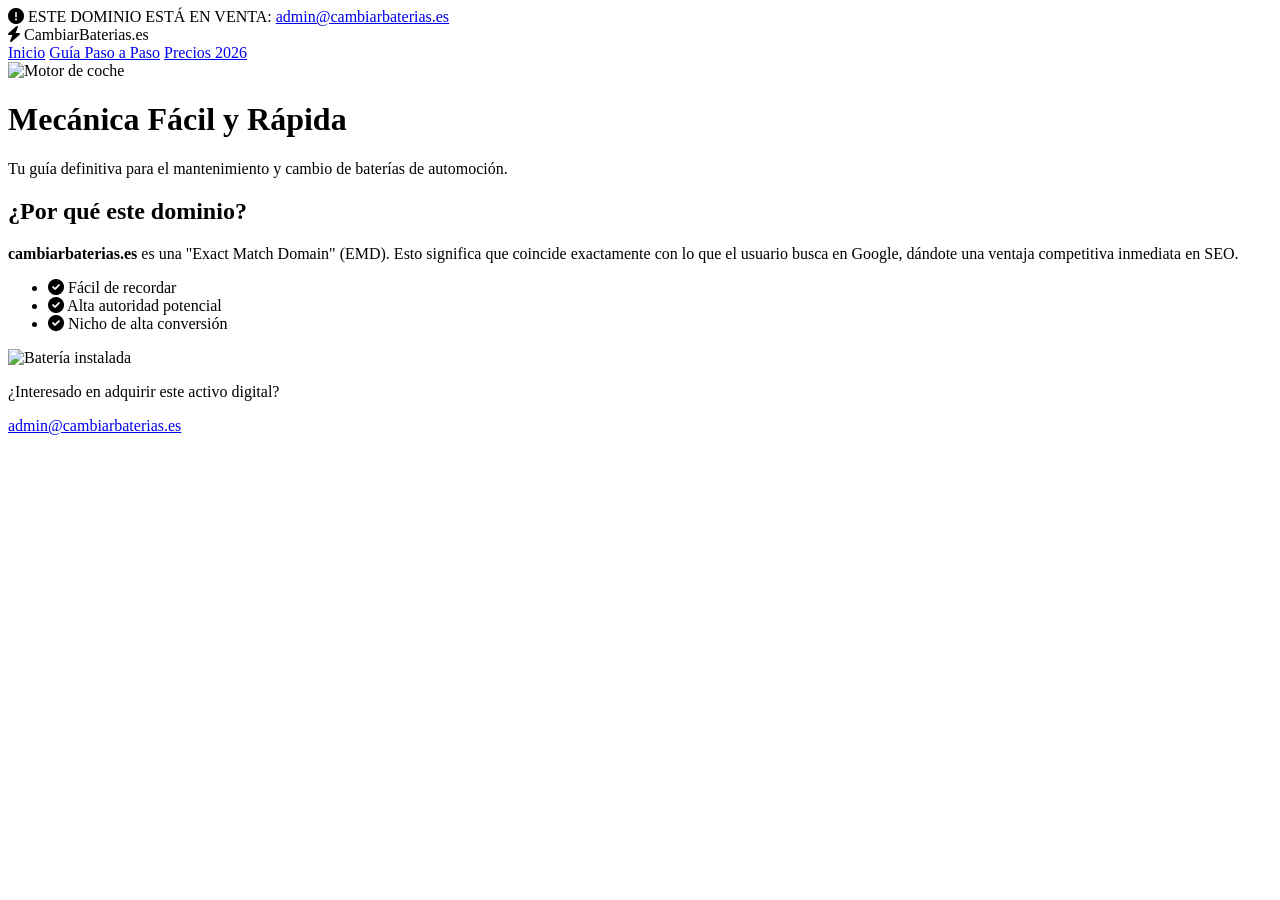
==== index.html @ 7e3f3e0e "Update index.html" ====
<!DOCTYPE html>
<html lang="es">
<head>
    <meta charset="UTF-8">
    <meta name="viewport" content="width=device-width, initial-scale=1.0">
    <title>Cambiar Baterías - El dominio referente del sector</title>
    <script src="https://cdn.tailwindcss.com"></script>
    <link rel="stylesheet" href="https://cdnjs.cloudflare.com/ajax/libs/font-awesome/6.0.0/css/all.min.css">
</head>
<body class="bg-slate-50 text-slate-800">

    <div class="bg-yellow-400 text-black py-2 text-center font-bold text-sm">
        <i class="fas fa-exclamation-circle mr-2"></i> ESTE DOMINIO ESTÁ EN VENTA: 
        <a href="mailto:admin@cambiarbaterias.es" class="underline">admin@cambiarbaterias.es</a>
    </div>

    <nav class="bg-slate-900 p-5 text-white shadow-xl">
        <div class="container mx-auto flex justify-between items-center">
            <div class="flex items-center gap-2 text-2xl font-black tracking-tighter uppercase">
                <i class="fas fa-bolt text-yellow-400"></i> CambiarBaterias.es
            </div>
            <div class="hidden md:flex space-x-8 font-medium">
                <a href="index.html" class="hover:text-yellow-400 transition">Inicio</a>
                <a href="tutorial.html" class="hover:text-yellow-400 transition">Guía Paso a Paso</a>
                <a href="precios.html" class="hover:text-yellow-400 transition">Precios 2026</a>
            </div>
        </div>
    </nav>

    <header class="relative h-[500px] flex items-center justify-center text-white">
        <img src="https://images.unsplash.com/photo-1486006396113-ad7302ff172c?auto=format&fit=crop&q=80&w=1600" 
             alt="Motor de coche" class="absolute inset-0 w-full h-full object-cover brightness-50">
        <div class="relative z-10 text-center px-4">
            <h1 class="text-5xl md:text-7xl font-extrabold mb-4">Mecánica Fácil y Rápida</h1>
            <p class="text-xl md:text-2xl max-w-2xl mx-auto opacity-90">Tu guía definitiva para el mantenimiento y cambio de baterías de automoción.</p>
        </div>
    </header>

    <section class="container mx-auto py-20 px-6">
        <div class="grid md:grid-cols-2 gap-12 items-center">
            <div>
                <h2 class="text-3xl font-bold mb-6 text-slate-900">¿Por qué este dominio?</h2>
                <p class="text-lg text-slate-600 mb-6"><strong>cambiarbaterias.es</strong> es una "Exact Match Domain" (EMD). Esto significa que coincide exactamente con lo que el usuario busca en Google, dándote una ventaja competitiva inmediata en SEO.</p>
                <ul class="space-y-4">
                    <li class="flex items-center gap-3"><i class="fas fa-check-circle text-green-500"></i> Fácil de recordar</li>
                    <li class="flex items-center gap-3"><i class="fas fa-check-circle text-green-500"></i> Alta autoridad potencial</li>
                    <li class="flex items-center gap-3"><i class="fas fa-check-circle text-green-500"></i> Nicho de alta conversión</li>
                </ul>
            </div>
            <div class="rounded-2xl overflow-hidden shadow-2xl">
                <img src="https://images.unsplash.com/photo-1544724569-5f546fa6629d?auto=format&fit=crop&q=80&w=800" alt="Batería instalada">
            </div>
        </div>
    </section>

    <footer class="bg-slate-900 text-white py-12 px-6">
        <div class="container mx-auto text-center">
            <p class="text-slate-400 mb-4">¿Interesado en adquirir este activo digital?</p>
            <a href="mailto:admin@cambiarbaterias.es" class="text-2xl font-bold text-yellow-400 hover:underline">admin@cambiarbaterias.es</a>
        </div>
    </footer>
</body>
</html>
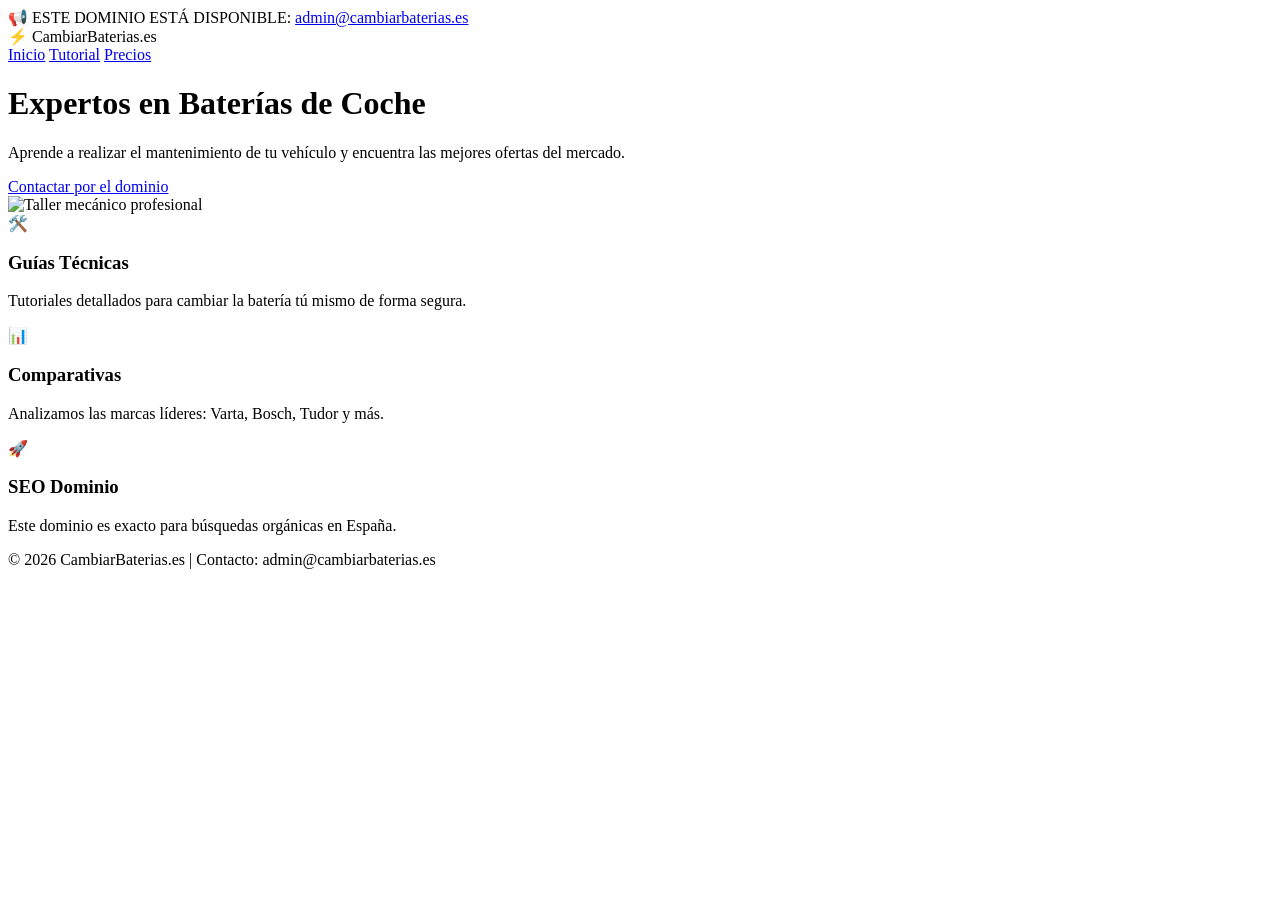
==== commit 88e817be: "Update index.html" ====
--- a/index.html
+++ b/index.html
@@ -3,61 +3,60 @@
 <head>
     <meta charset="UTF-8">
     <meta name="viewport" content="width=device-width, initial-scale=1.0">
-    <title>Cambiar Baterías - El dominio referente del sector</title>
+    <title>Cambiar Baterías - Dominio en Venta</title>
     <script src="https://cdn.tailwindcss.com"></script>
-    <link rel="stylesheet" href="https://cdnjs.cloudflare.com/ajax/libs/font-awesome/6.0.0/css/all.min.css">
 </head>
-<body class="bg-slate-50 text-slate-800">
+<body class="bg-gray-50 text-gray-900 font-sans">
 
-    <div class="bg-yellow-400 text-black py-2 text-center font-bold text-sm">
-        <i class="fas fa-exclamation-circle mr-2"></i> ESTE DOMINIO ESTÁ EN VENTA: 
-        <a href="mailto:admin@cambiarbaterias.es" class="underline">admin@cambiarbaterias.es</a>
+    <div class="bg-yellow-400 text-black py-3 text-center font-bold shadow-md">
+        📢 ESTE DOMINIO ESTÁ DISPONIBLE: 
+        <a href="mailto:admin@cambiarbaterias.es" class="underline ml-1">admin@cambiarbaterias.es</a>
     </div>
 
-    <nav class="bg-slate-900 p-5 text-white shadow-xl">
+    <nav class="bg-blue-800 p-5 text-white shadow-lg">
         <div class="container mx-auto flex justify-between items-center">
-            <div class="flex items-center gap-2 text-2xl font-black tracking-tighter uppercase">
-                <i class="fas fa-bolt text-yellow-400"></i> CambiarBaterias.es
-            </div>
-            <div class="hidden md:flex space-x-8 font-medium">
-                <a href="index.html" class="hover:text-yellow-400 transition">Inicio</a>
-                <a href="tutorial.html" class="hover:text-yellow-400 transition">Guía Paso a Paso</a>
-                <a href="precios.html" class="hover:text-yellow-400 transition">Precios 2026</a>
+            <div class="text-2xl font-black tracking-tight">⚡ CambiarBaterias.es</div>
+            <div class="space-x-4 md:space-x-8 font-semibold">
+                <a href="index.html" class="hover:text-yellow-300">Inicio</a>
+                <a href="tutorial.html" class="hover:text-yellow-300">Tutorial</a>
+                <a href="precios.html" class="hover:text-yellow-300">Precios</a>
             </div>
         </div>
     </nav>
 
-    <header class="relative h-[500px] flex items-center justify-center text-white">
-        <img src="https://images.unsplash.com/photo-1486006396113-ad7302ff172c?auto=format&fit=crop&q=80&w=1600" 
-             alt="Motor de coche" class="absolute inset-0 w-full h-full object-cover brightness-50">
-        <div class="relative z-10 text-center px-4">
-            <h1 class="text-5xl md:text-7xl font-extrabold mb-4">Mecánica Fácil y Rápida</h1>
-            <p class="text-xl md:text-2xl max-w-2xl mx-auto opacity-90">Tu guía definitiva para el mantenimiento y cambio de baterías de automoción.</p>
+    <header class="bg-blue-900 text-white py-20">
+        <div class="container mx-auto px-6 flex flex-col md:flex-row items-center gap-10">
+            <div class="md:w-1/2">
+                <h1 class="text-4xl md:text-6xl font-extrabold mb-6 leading-tight">Expertos en Baterías de Coche</h1>
+                <p class="text-xl opacity-90 mb-8">Aprende a realizar el mantenimiento de tu vehículo y encuentra las mejores ofertas del mercado.</p>
+                <a href="mailto:admin@cambiarbaterias.es" class="bg-yellow-400 text-blue-900 px-8 py-4 rounded-full font-bold text-lg hover:bg-yellow-300 transition shadow-lg">Contactar por el dominio</a>
+            </div>
+            <div class="md:w-1/2">
+                <img src="http://googleusercontent.com/image_collection/image_retrieval/18038863141556144505_0" alt="Taller mecánico profesional" class="rounded-2xl shadow-2xl border-4 border-white">
+            </div>
         </div>
     </header>
 
-    <section class="container mx-auto py-20 px-6">
-        <div class="grid md:grid-cols-2 gap-12 items-center">
-            <div>
-                <h2 class="text-3xl font-bold mb-6 text-slate-900">¿Por qué este dominio?</h2>
-                <p class="text-lg text-slate-600 mb-6"><strong>cambiarbaterias.es</strong> es una "Exact Match Domain" (EMD). Esto significa que coincide exactamente con lo que el usuario busca en Google, dándote una ventaja competitiva inmediata en SEO.</p>
-                <ul class="space-y-4">
-                    <li class="flex items-center gap-3"><i class="fas fa-check-circle text-green-500"></i> Fácil de recordar</li>
-                    <li class="flex items-center gap-3"><i class="fas fa-check-circle text-green-500"></i> Alta autoridad potencial</li>
-                    <li class="flex items-center gap-3"><i class="fas fa-check-circle text-green-500"></i> Nicho de alta conversión</li>
-                </ul>
-            </div>
-            <div class="rounded-2xl overflow-hidden shadow-2xl">
-                <img src="https://images.unsplash.com/photo-1544724569-5f546fa6629d?auto=format&fit=crop&q=80&w=800" alt="Batería instalada">
-            </div>
+    <section class="py-16 container mx-auto px-6 grid md:grid-cols-3 gap-8">
+        <div class="bg-white p-8 rounded-xl shadow-md border-b-4 border-blue-600">
+            <div class="text-4xl mb-4">🛠️</div>
+            <h3 class="text-xl font-bold mb-2">Guías Técnicas</h3>
+            <p class="text-gray-600">Tutoriales detallados para cambiar la batería tú mismo de forma segura.</p>
+        </div>
+        <div class="bg-white p-8 rounded-xl shadow-md border-b-4 border-blue-600">
+            <div class="text-4xl mb-4">📊</div>
+            <h3 class="text-xl font-bold mb-2">Comparativas</h3>
+            <p class="text-gray-600">Analizamos las marcas líderes: Varta, Bosch, Tudor y más.</p>
+        </div>
+        <div class="bg-white p-8 rounded-xl shadow-md border-b-4 border-blue-600">
+            <div class="text-4xl mb-4">🚀</div>
+            <h3 class="text-xl font-bold mb-2">SEO Dominio</h3>
+            <p class="text-gray-600">Este dominio es exacto para búsquedas orgánicas en España.</p>
         </div>
     </section>
 
-    <footer class="bg-slate-900 text-white py-12 px-6">
-        <div class="container mx-auto text-center">
-            <p class="text-slate-400 mb-4">¿Interesado en adquirir este activo digital?</p>
-            <a href="mailto:admin@cambiarbaterias.es" class="text-2xl font-bold text-yellow-400 hover:underline">admin@cambiarbaterias.es</a>
-        </div>
+    <footer class="bg-gray-900 text-white py-10 text-center">
+        <p>© 2026 CambiarBaterias.es | Contacto: <span class="text-yellow-400">admin@cambiarbaterias.es</span></p>
     </footer>
 </body>
 </html>
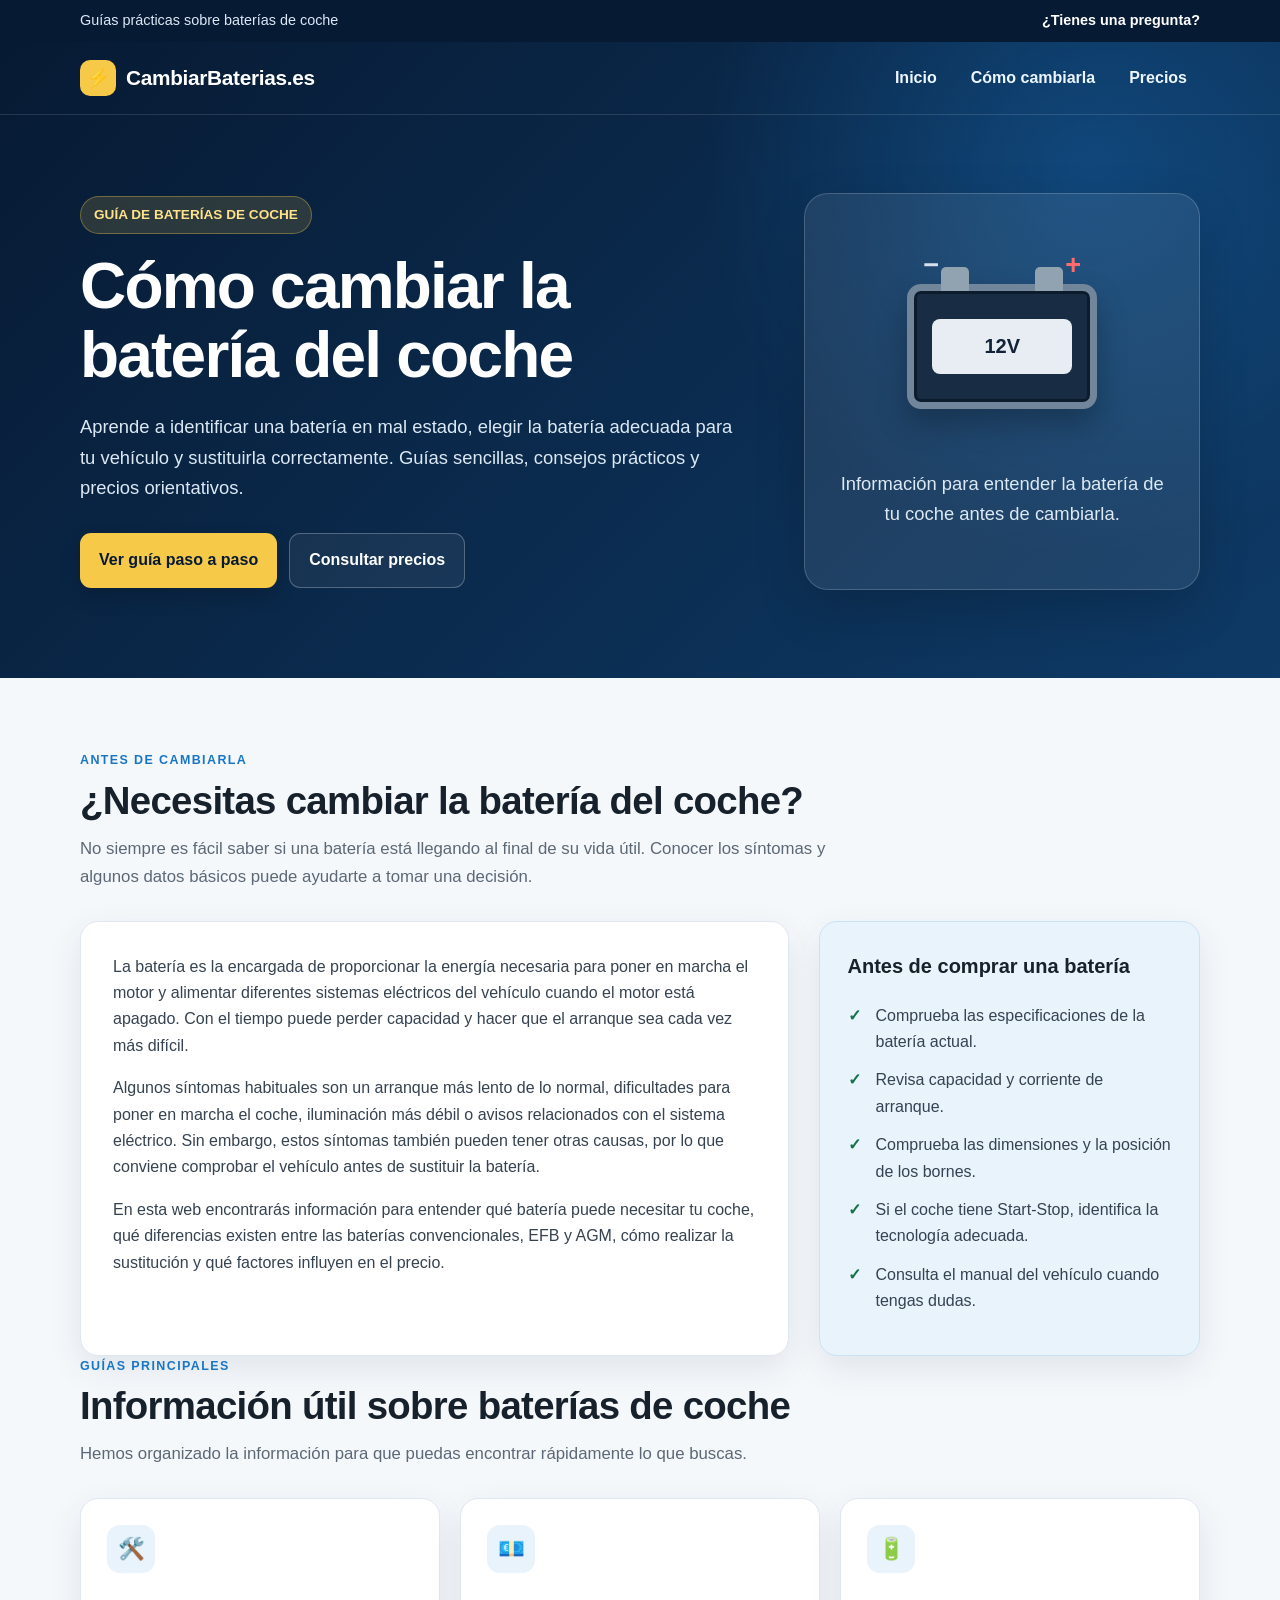
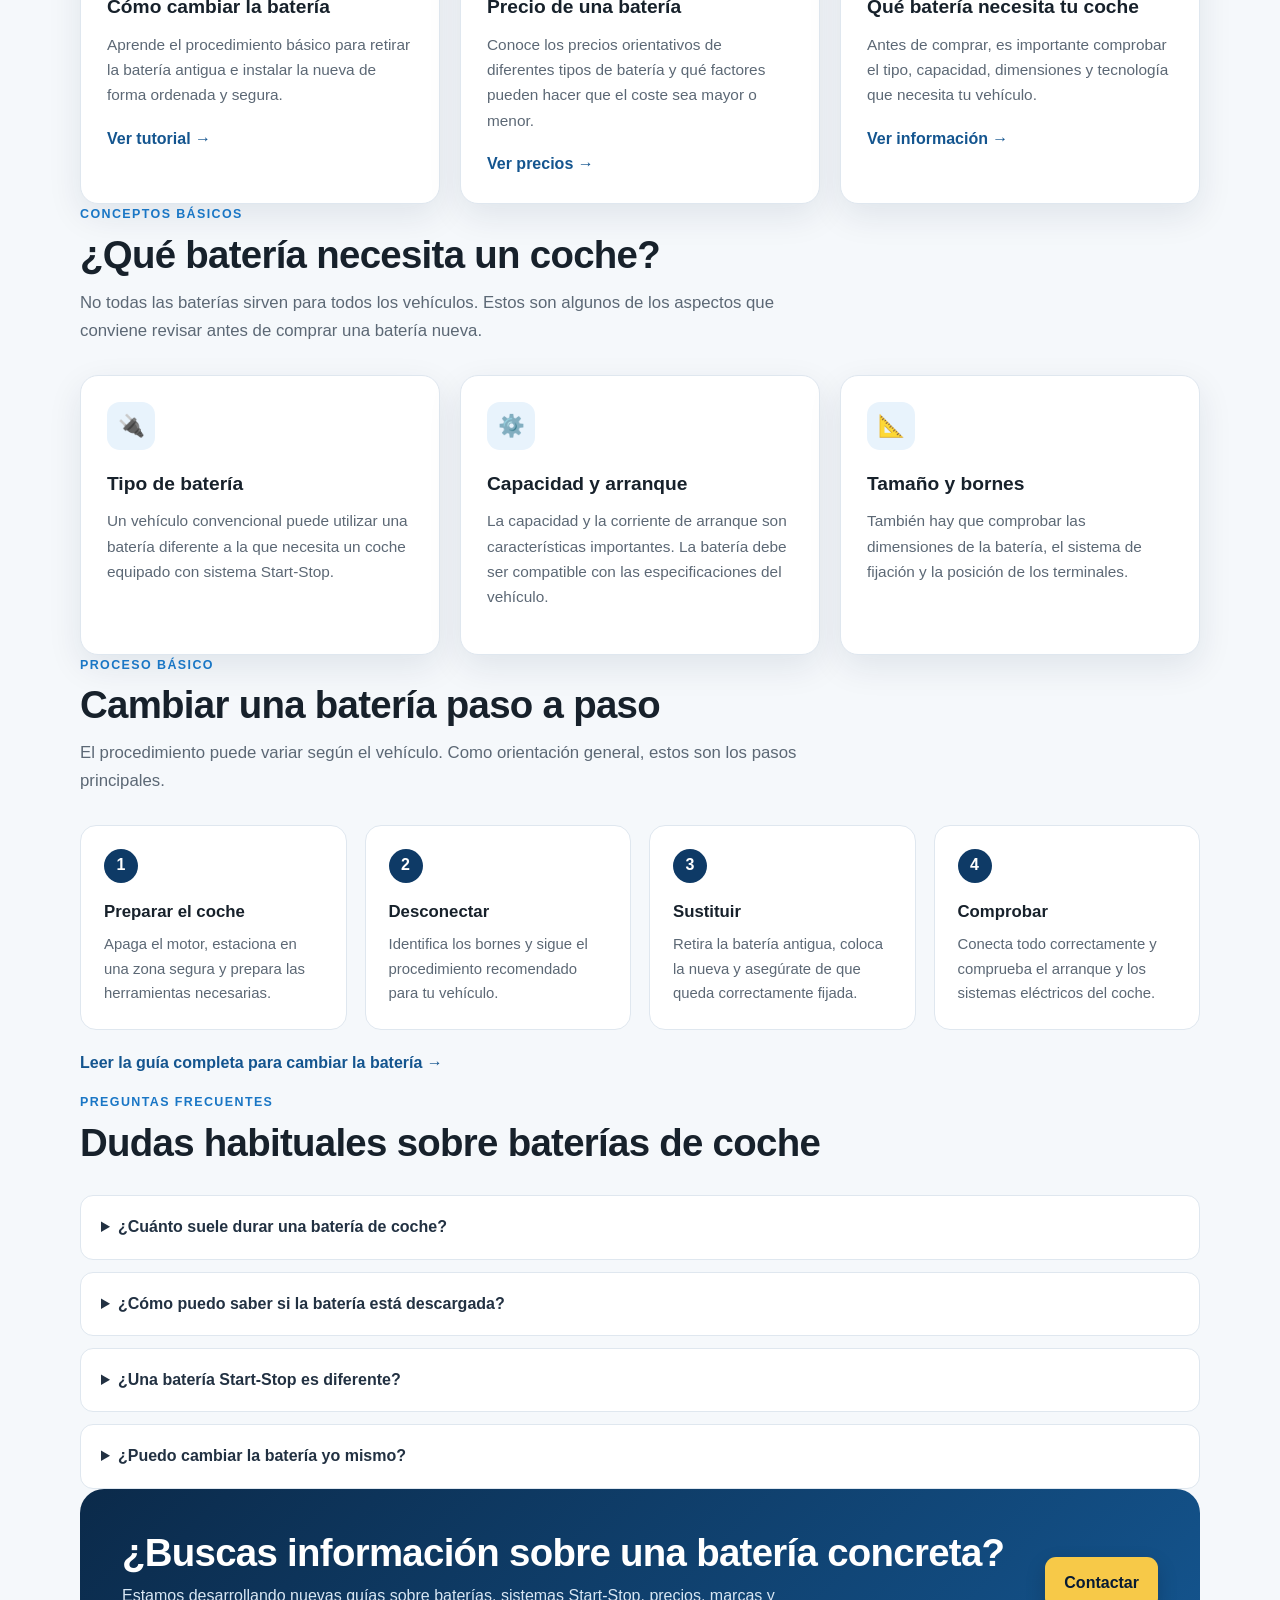
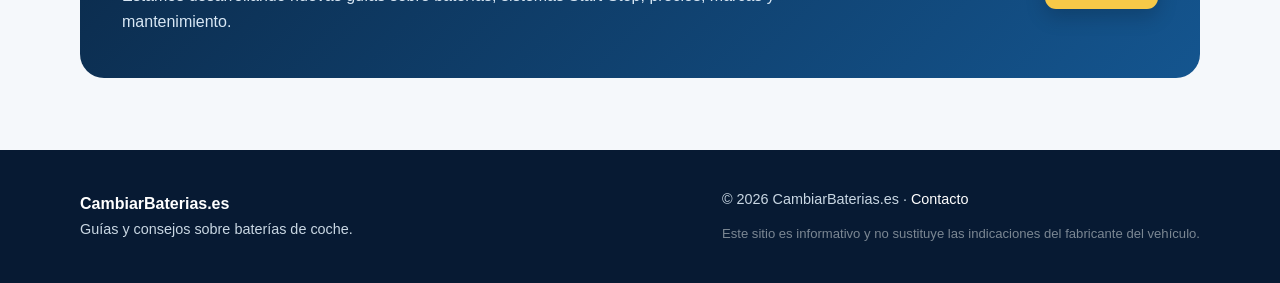
==== commit ea7f3f4d: "Rename index_nuevo.html to index.html" ====
--- a/index.html
+++ b/index.html
@@ -1,62 +1,941 @@
-<!DOCTYPE html>
-<html lang="es">
-<head>
-    <meta charset="UTF-8">
-    <meta name="viewport" content="width=device-width, initial-scale=1.0">
-    <title>Cambiar Baterías - Dominio en Venta</title>
-    <script src="https://cdn.tailwindcss.com"></script>
-</head>
-<body class="bg-gray-50 text-gray-900 font-sans">
-
-    <div class="bg-yellow-400 text-black py-3 text-center font-bold shadow-md">
-        📢 ESTE DOMINIO ESTÁ DISPONIBLE: 
-        <a href="mailto:admin@cambiarbaterias.es" class="underline ml-1">admin@cambiarbaterias.es</a>
-    </div>
-
-    <nav class="bg-blue-800 p-5 text-white shadow-lg">
-        <div class="container mx-auto flex justify-between items-center">
-            <div class="text-2xl font-black tracking-tight">⚡ CambiarBaterias.es</div>
-            <div class="space-x-4 md:space-x-8 font-semibold">
-                <a href="index.html" class="hover:text-yellow-300">Inicio</a>
-                <a href="tutorial.html" class="hover:text-yellow-300">Tutorial</a>
-                <a href="precios.html" class="hover:text-yellow-300">Precios</a>
-            </div>
-        </div>
-    </nav>
-
-    <header class="bg-blue-900 text-white py-20">
-        <div class="container mx-auto px-6 flex flex-col md:flex-row items-center gap-10">
-            <div class="md:w-1/2">
-                <h1 class="text-4xl md:text-6xl font-extrabold mb-6 leading-tight">Expertos en Baterías de Coche</h1>
-                <p class="text-xl opacity-90 mb-8">Aprende a realizar el mantenimiento de tu vehículo y encuentra las mejores ofertas del mercado.</p>
-                <a href="mailto:admin@cambiarbaterias.es" class="bg-yellow-400 text-blue-900 px-8 py-4 rounded-full font-bold text-lg hover:bg-yellow-300 transition shadow-lg">Contactar por el dominio</a>
-            </div>
-            <div class="md:w-1/2">
-                <img src="http://googleusercontent.com/image_collection/image_retrieval/18038863141556144505_0" alt="Taller mecánico profesional" class="rounded-2xl shadow-2xl border-4 border-white">
-            </div>
-        </div>
-    </header>
-
-    <section class="py-16 container mx-auto px-6 grid md:grid-cols-3 gap-8">
-        <div class="bg-white p-8 rounded-xl shadow-md border-b-4 border-blue-600">
-            <div class="text-4xl mb-4">🛠️</div>
-            <h3 class="text-xl font-bold mb-2">Guías Técnicas</h3>
-            <p class="text-gray-600">Tutoriales detallados para cambiar la batería tú mismo de forma segura.</p>
-        </div>
-        <div class="bg-white p-8 rounded-xl shadow-md border-b-4 border-blue-600">
-            <div class="text-4xl mb-4">📊</div>
-            <h3 class="text-xl font-bold mb-2">Comparativas</h3>
-            <p class="text-gray-600">Analizamos las marcas líderes: Varta, Bosch, Tudor y más.</p>
-        </div>
-        <div class="bg-white p-8 rounded-xl shadow-md border-b-4 border-blue-600">
-            <div class="text-4xl mb-4">🚀</div>
-            <h3 class="text-xl font-bold mb-2">SEO Dominio</h3>
-            <p class="text-gray-600">Este dominio es exacto para búsquedas orgánicas en España.</p>
-        </div>
-    </section>
-
-    <footer class="bg-gray-900 text-white py-10 text-center">
-        <p>© 2026 CambiarBaterias.es | Contacto: <span class="text-yellow-400">admin@cambiarbaterias.es</span></p>
-    </footer>
-</body>
-</html>
+<!DOCTYPE html>
+<html lang="es">
+<head>
+    <meta charset="UTF-8">
+    <meta name="viewport" content="width=device-width, initial-scale=1.0">
+
+    <title>Cómo cambiar la batería del coche | Guía, precios y consejos</title>
+    <meta name="description" content="Aprende cómo cambiar la batería del coche paso a paso, cuándo sustituirla, qué batería necesitas y cuánto cuesta. Guías y consejos sobre baterías de automóvil.">
+    <meta name="robots" content="index, follow">
+    <link rel="canonical" href="https://cambiarbaterias.es/">
+    <link rel="icon" href="cambiarbaterias_favicon.png" type="image/png">
+
+    <!-- Open Graph -->
+    <meta property="og:title" content="Cómo cambiar la batería del coche | CambiarBaterias.es">
+    <meta property="og:description" content="Guías, consejos y precios para saber cuándo cambiar la batería del coche y cómo hacerlo correctamente.">
+    <meta property="og:type" content="website">
+    <meta property="og:url" content="https://cambiarbaterias.es/">
+    <meta property="og:site_name" content="CambiarBaterias.es">
+
+    <!-- Google Analytics -->
+    <script async src="https://www.googletagmanager.com/gtag/js?id=G-WTD85PB014"></script>
+    <script>
+        window.dataLayer = window.dataLayer || [];
+        function gtag(){dataLayer.push(arguments);}
+        gtag('js', new Date());
+        gtag('config', 'G-WTD85PB014');
+    </script>
+
+    <!-- Structured data -->
+    <script type="application/ld+json">
+    {
+      "@context": "https://schema.org",
+      "@type": "WebSite",
+      "name": "CambiarBaterias.es",
+      "url": "https://cambiarbaterias.es/",
+      "description": "Guías y consejos sobre baterías de coche, su sustitución, mantenimiento y precios."
+    }
+    </script>
+
+    <style>
+        :root {
+            --blue-950: #071a33;
+            --blue-900: #0b2a4a;
+            --blue-800: #0e3a66;
+            --blue-700: #14558f;
+            --blue-600: #1976c5;
+            --blue-100: #e8f3fc;
+            --yellow: #f7c948;
+            --yellow-light: #fff5cf;
+            --text: #17212b;
+            --muted: #5c6875;
+            --bg: #f5f8fb;
+            --white: #ffffff;
+            --border: #dfe7ef;
+            --shadow: 0 12px 35px rgba(8, 36, 64, .09);
+            --radius: 18px;
+        }
+
+        * {
+            box-sizing: border-box;
+        }
+
+        html {
+            scroll-behavior: smooth;
+        }
+
+        body {
+            margin: 0;
+            font-family: Arial, Helvetica, sans-serif;
+            color: var(--text);
+            background: var(--bg);
+            line-height: 1.65;
+        }
+
+        a {
+            color: inherit;
+        }
+
+        .container {
+            width: min(1120px, calc(100% - 40px));
+            margin: 0 auto;
+        }
+
+        .topbar {
+            background: var(--blue-950);
+            color: #dbe9f5;
+            font-size: .9rem;
+            padding: 9px 0;
+        }
+
+        .topbar .container {
+            display: flex;
+            justify-content: space-between;
+            gap: 20px;
+            align-items: center;
+        }
+
+        .topbar a {
+            color: #fff;
+            text-decoration: none;
+            font-weight: 700;
+        }
+
+        header {
+            background:
+                radial-gradient(circle at 85% 20%, rgba(25,118,197,.35), transparent 32%),
+                linear-gradient(135deg, var(--blue-950), var(--blue-800));
+            color: white;
+        }
+
+        nav {
+            border-bottom: 1px solid rgba(255,255,255,.12);
+        }
+
+        .nav-inner {
+            min-height: 72px;
+            display: flex;
+            align-items: center;
+            justify-content: space-between;
+            gap: 30px;
+        }
+
+        .brand {
+            display: inline-flex;
+            align-items: center;
+            gap: 10px;
+            text-decoration: none;
+            font-weight: 900;
+            font-size: 1.3rem;
+            letter-spacing: -.3px;
+        }
+
+        .brand-icon {
+            width: 36px;
+            height: 36px;
+            border-radius: 10px;
+            display: grid;
+            place-items: center;
+            background: var(--yellow);
+            color: var(--blue-950);
+            font-weight: 900;
+            font-size: 1.15rem;
+        }
+
+        .nav-links {
+            display: flex;
+            align-items: center;
+            gap: 8px;
+        }
+
+        .nav-links a {
+            text-decoration: none;
+            color: #edf6ff;
+            padding: 9px 13px;
+            border-radius: 9px;
+            font-weight: 700;
+        }
+
+        .nav-links a:hover {
+            background: rgba(255,255,255,.1);
+        }
+
+        .hero {
+            padding: 78px 0 88px;
+        }
+
+        .hero-grid {
+            display: grid;
+            grid-template-columns: 1.25fr .75fr;
+            gap: 65px;
+            align-items: center;
+        }
+
+        .eyebrow {
+            display: inline-block;
+            background: rgba(247,201,72,.15);
+            color: #ffe28a;
+            border: 1px solid rgba(247,201,72,.35);
+            border-radius: 999px;
+            padding: 7px 13px;
+            font-size: .85rem;
+            font-weight: 800;
+            margin-bottom: 18px;
+        }
+
+        h1 {
+            font-size: clamp(2.35rem, 5vw, 4.2rem);
+            line-height: 1.08;
+            letter-spacing: -1.8px;
+            margin: 0 0 22px;
+        }
+
+        .hero p {
+            color: #dce9f4;
+            font-size: 1.15rem;
+            max-width: 690px;
+            margin: 0 0 30px;
+        }
+
+        .buttons {
+            display: flex;
+            flex-wrap: wrap;
+            gap: 12px;
+        }
+
+        .button {
+            display: inline-flex;
+            align-items: center;
+            justify-content: center;
+            text-decoration: none;
+            padding: 13px 19px;
+            border-radius: 11px;
+            font-weight: 800;
+            transition: transform .15s ease, box-shadow .15s ease;
+        }
+
+        .button:hover {
+            transform: translateY(-1px);
+        }
+
+        .button-primary {
+            background: var(--yellow);
+            color: var(--blue-950);
+            box-shadow: 0 8px 20px rgba(0,0,0,.18);
+        }
+
+        .button-secondary {
+            border: 1px solid rgba(255,255,255,.25);
+            color: white;
+            background: rgba(255,255,255,.06);
+        }
+
+        .battery-card {
+            background: rgba(255,255,255,.08);
+            border: 1px solid rgba(255,255,255,.18);
+            border-radius: 24px;
+            padding: 30px;
+            box-shadow: 0 20px 50px rgba(0,0,0,.16);
+        }
+
+        .battery-illustration {
+            height: 245px;
+            display: grid;
+            place-items: center;
+            position: relative;
+        }
+
+        .battery {
+            width: 190px;
+            height: 125px;
+            border-radius: 14px;
+            background: #182d43;
+            border: 7px solid #71869a;
+            position: relative;
+            box-shadow: inset 0 0 0 3px #0c1c2c, 0 15px 30px rgba(0,0,0,.25);
+        }
+
+        .battery::before,
+        .battery::after {
+            content: "";
+            position: absolute;
+            top: -24px;
+            width: 28px;
+            height: 24px;
+            background: #91a2b1;
+            border-radius: 5px 5px 0 0;
+        }
+
+        .battery::before {
+            left: 27px;
+        }
+
+        .battery::after {
+            right: 27px;
+        }
+
+        .battery-label {
+            position: absolute;
+            inset: 28px 18px;
+            border-radius: 8px;
+            background: #e7edf2;
+            color: #122238;
+            display: grid;
+            place-items: center;
+            font-weight: 900;
+            font-size: 1.25rem;
+        }
+
+        .plus {
+            position: absolute;
+            right: 9px;
+            top: -48px;
+            color: #ff6b6b;
+            font-size: 1.7rem;
+            font-weight: 900;
+        }
+
+        .minus {
+            position: absolute;
+            left: 9px;
+            top: -48px;
+            color: #d5e1eb;
+            font-size: 1.7rem;
+            font-weight: 900;
+        }
+
+        .card-caption {
+            margin: 0;
+            color: #dce9f4;
+            text-align: center;
+            font-size: .95rem;
+        }
+
+        main {
+            padding: 72px 0;
+        }
+
+        section {
+            margin-bottom: 72px;
+        }
+
+        .section-heading {
+            max-width: 750px;
+            margin-bottom: 30px;
+        }
+
+        .section-heading .kicker {
+            color: var(--blue-600);
+            text-transform: uppercase;
+            letter-spacing: 1.4px;
+            font-size: .78rem;
+            font-weight: 900;
+            margin-bottom: 8px;
+        }
+
+        h2 {
+            font-size: clamp(1.8rem, 3vw, 2.55rem);
+            line-height: 1.15;
+            margin: 0 0 12px;
+            letter-spacing: -.7px;
+        }
+
+        .section-heading p {
+            color: var(--muted);
+            margin: 0;
+            font-size: 1.05rem;
+        }
+
+        .intro-grid {
+            display: grid;
+            grid-template-columns: 1.3fr .7fr;
+            gap: 30px;
+        }
+
+        .content-card,
+        .info-card,
+        .guide-card {
+            background: var(--white);
+            border: 1px solid var(--border);
+            border-radius: var(--radius);
+            box-shadow: var(--shadow);
+        }
+
+        .content-card {
+            padding: 32px;
+        }
+
+        .content-card p {
+            margin-top: 0;
+            color: #354250;
+        }
+
+        .content-card p:last-child {
+            margin-bottom: 0;
+        }
+
+        .info-card {
+            padding: 28px;
+            background: var(--blue-100);
+            border-color: #c9e2f5;
+        }
+
+        .info-card h3 {
+            margin-top: 0;
+            font-size: 1.25rem;
+        }
+
+        .check-list {
+            padding: 0;
+            margin: 0;
+            list-style: none;
+        }
+
+        .check-list li {
+            position: relative;
+            padding-left: 28px;
+            margin: 12px 0;
+            color: #354250;
+        }
+
+        .check-list li::before {
+            content: "✓";
+            position: absolute;
+            left: 0;
+            top: 0;
+            color: #167047;
+            font-weight: 900;
+        }
+
+        .cards {
+            display: grid;
+            grid-template-columns: repeat(3, 1fr);
+            gap: 20px;
+        }
+
+        .guide-card {
+            padding: 26px;
+            transition: transform .15s ease, box-shadow .15s ease;
+        }
+
+        .guide-card:hover {
+            transform: translateY(-3px);
+            box-shadow: 0 18px 40px rgba(8,36,64,.13);
+        }
+
+        .guide-icon {
+            width: 48px;
+            height: 48px;
+            border-radius: 13px;
+            background: var(--blue-100);
+            display: grid;
+            place-items: center;
+            font-size: 1.35rem;
+            margin-bottom: 18px;
+        }
+
+        .guide-card h3 {
+            margin: 0 0 9px;
+            font-size: 1.2rem;
+        }
+
+        .guide-card p {
+            color: var(--muted);
+            margin: 0 0 18px;
+            font-size: .96rem;
+        }
+
+        .text-link {
+            color: var(--blue-700);
+            font-weight: 900;
+            text-decoration: none;
+        }
+
+        .text-link:hover {
+            text-decoration: underline;
+        }
+
+        .steps {
+            display: grid;
+            grid-template-columns: repeat(4, 1fr);
+            gap: 18px;
+        }
+
+        .step {
+            background: white;
+            border: 1px solid var(--border);
+            border-radius: 16px;
+            padding: 23px;
+        }
+
+        .step-number {
+            width: 34px;
+            height: 34px;
+            border-radius: 50%;
+            background: var(--blue-800);
+            color: white;
+            display: grid;
+            place-items: center;
+            font-weight: 900;
+            margin-bottom: 15px;
+        }
+
+        .step h3 {
+            font-size: 1.05rem;
+            margin: 0 0 7px;
+        }
+
+        .step p {
+            color: var(--muted);
+            font-size: .93rem;
+            margin: 0;
+        }
+
+        .faq {
+            display: grid;
+            gap: 12px;
+        }
+
+        details {
+            background: white;
+            border: 1px solid var(--border);
+            border-radius: 13px;
+            padding: 18px 20px;
+        }
+
+        summary {
+            cursor: pointer;
+            font-weight: 800;
+            color: #223142;
+        }
+
+        details p {
+            color: var(--muted);
+            margin: 12px 0 0;
+        }
+
+        .cta {
+            background: linear-gradient(135deg, var(--blue-900), var(--blue-700));
+            color: white;
+            border-radius: 24px;
+            padding: 42px;
+            display: flex;
+            justify-content: space-between;
+            align-items: center;
+            gap: 30px;
+        }
+
+        .cta h2 {
+            margin-bottom: 8px;
+        }
+
+        .cta p {
+            color: #d8e7f4;
+            margin: 0;
+            max-width: 690px;
+        }
+
+        footer {
+            background: var(--blue-950);
+            color: #c9d7e3;
+            padding: 38px 0;
+        }
+
+        .footer-inner {
+            display: flex;
+            justify-content: space-between;
+            gap: 30px;
+            align-items: center;
+        }
+
+        footer p {
+            margin: 0;
+            font-size: .9rem;
+        }
+
+        footer a {
+            color: white;
+            text-decoration: none;
+        }
+
+        .small-note {
+            font-size: .82rem;
+            color: #7b8793;
+            margin-top: 12px;
+        }
+
+        @media (max-width: 850px) {
+            .hero-grid,
+            .intro-grid {
+                grid-template-columns: 1fr;
+            }
+
+            .cards {
+                grid-template-columns: 1fr 1fr;
+            }
+
+            .steps {
+                grid-template-columns: 1fr 1fr;
+            }
+
+            .hero {
+                padding-top: 55px;
+            }
+
+            .battery-card {
+                max-width: 560px;
+            }
+        }
+
+        @media (max-width: 620px) {
+            .container {
+                width: min(100% - 28px, 1120px);
+            }
+
+            .topbar .container,
+            .nav-inner,
+            .footer-inner {
+                flex-direction: column;
+                align-items: flex-start;
+            }
+
+            .nav-inner {
+                padding: 14px 0;
+                gap: 12px;
+            }
+
+            .nav-links {
+                width: 100%;
+                justify-content: space-between;
+                gap: 2px;
+            }
+
+            .nav-links a {
+                padding: 7px 8px;
+                font-size: .9rem;
+            }
+
+            h1 {
+                font-size: 2.35rem;
+            }
+
+            .cards,
+            .steps {
+                grid-template-columns: 1fr;
+            }
+
+            .cta {
+                padding: 30px 24px;
+                flex-direction: column;
+                align-items: flex-start;
+            }
+        }
+    </style>
+</head>
+
+<body>
+
+    <div class="topbar">
+        <div class="container">
+            <span>Guías prácticas sobre baterías de coche</span>
+            <a href="#contacto">¿Tienes una pregunta?</a>
+        </div>
+    </div>
+
+    <header>
+        <nav aria-label="Navegación principal">
+            <div class="container nav-inner">
+                <a class="brand" href="index.html" aria-label="CambiarBaterias.es - Inicio">
+                    <span class="brand-icon">⚡</span>
+                    <span>CambiarBaterias.es</span>
+                </a>
+
+                <div class="nav-links">
+                    <a href="index.html">Inicio</a>
+                    <a href="tutorial.html">Cómo cambiarla</a>
+                    <a href="precios.html">Precios</a>
+                </div>
+            </div>
+        </nav>
+
+        <div class="container hero">
+            <div class="hero-grid">
+                <div>
+                    <span class="eyebrow">GUÍA DE BATERÍAS DE COCHE</span>
+
+                    <h1>Cómo cambiar la batería del coche</h1>
+
+                    <p>
+                        Aprende a identificar una batería en mal estado, elegir la batería adecuada
+                        para tu vehículo y sustituirla correctamente. Guías sencillas, consejos
+                        prácticos y precios orientativos.
+                    </p>
+
+                    <div class="buttons">
+                        <a class="button button-primary" href="tutorial.html">Ver guía paso a paso</a>
+                        <a class="button button-secondary" href="precios.html">Consultar precios</a>
+                    </div>
+                </div>
+
+                <div class="battery-card" aria-label="Ilustración de una batería de coche">
+                    <div class="battery-illustration">
+                        <div class="battery">
+                            <span class="minus">−</span>
+                            <span class="plus">+</span>
+                            <div class="battery-label">12V</div>
+                        </div>
+                    </div>
+                    <p class="card-caption">
+                        Información para entender la batería de tu coche antes de cambiarla.
+                    </p>
+                </div>
+            </div>
+        </div>
+    </header>
+
+    <main>
+        <section class="container">
+            <div class="section-heading">
+                <div class="kicker">Antes de cambiarla</div>
+                <h2>¿Necesitas cambiar la batería del coche?</h2>
+                <p>
+                    No siempre es fácil saber si una batería está llegando al final de su vida útil.
+                    Conocer los síntomas y algunos datos básicos puede ayudarte a tomar una decisión.
+                </p>
+            </div>
+
+            <div class="intro-grid">
+                <article class="content-card">
+                    <p>
+                        La batería es la encargada de proporcionar la energía necesaria para poner
+                        en marcha el motor y alimentar diferentes sistemas eléctricos del vehículo
+                        cuando el motor está apagado. Con el tiempo puede perder capacidad y hacer
+                        que el arranque sea cada vez más difícil.
+                    </p>
+
+                    <p>
+                        Algunos síntomas habituales son un arranque más lento de lo normal,
+                        dificultades para poner en marcha el coche, iluminación más débil o avisos
+                        relacionados con el sistema eléctrico. Sin embargo, estos síntomas también
+                        pueden tener otras causas, por lo que conviene comprobar el vehículo antes
+                        de sustituir la batería.
+                    </p>
+
+                    <p>
+                        En esta web encontrarás información para entender qué batería puede necesitar
+                        tu coche, qué diferencias existen entre las baterías convencionales, EFB y AGM,
+                        cómo realizar la sustitución y qué factores influyen en el precio.
+                    </p>
+                </article>
+
+                <aside class="info-card">
+                    <h3>Antes de comprar una batería</h3>
+                    <ul class="check-list">
+                        <li>Comprueba las especificaciones de la batería actual.</li>
+                        <li>Revisa capacidad y corriente de arranque.</li>
+                        <li>Comprueba las dimensiones y la posición de los bornes.</li>
+                        <li>Si el coche tiene Start-Stop, identifica la tecnología adecuada.</li>
+                        <li>Consulta el manual del vehículo cuando tengas dudas.</li>
+                    </ul>
+                </aside>
+            </div>
+        </section>
+
+        <section class="container">
+            <div class="section-heading">
+                <div class="kicker">Guías principales</div>
+                <h2>Información útil sobre baterías de coche</h2>
+                <p>
+                    Hemos organizado la información para que puedas encontrar rápidamente lo que buscas.
+                </p>
+            </div>
+
+            <div class="cards">
+                <article class="guide-card">
+                    <div class="guide-icon">🛠️</div>
+                    <h3>Cómo cambiar la batería</h3>
+                    <p>
+                        Aprende el procedimiento básico para retirar la batería antigua e instalar
+                        la nueva de forma ordenada y segura.
+                    </p>
+                    <a class="text-link" href="tutorial.html">Ver tutorial →</a>
+                </article>
+
+                <article class="guide-card">
+                    <div class="guide-icon">💶</div>
+                    <h3>Precio de una batería</h3>
+                    <p>
+                        Conoce los precios orientativos de diferentes tipos de batería y qué factores
+                        pueden hacer que el coste sea mayor o menor.
+                    </p>
+                    <a class="text-link" href="precios.html">Ver precios →</a>
+                </article>
+
+                <article class="guide-card">
+                    <div class="guide-icon">🔋</div>
+                    <h3>Qué batería necesita tu coche</h3>
+                    <p>
+                        Antes de comprar, es importante comprobar el tipo, capacidad, dimensiones
+                        y tecnología que necesita tu vehículo.
+                    </p>
+                    <a class="text-link" href="#que-bateria">Ver información →</a>
+                </article>
+            </div>
+        </section>
+
+        <section class="container" id="que-bateria">
+            <div class="section-heading">
+                <div class="kicker">Conceptos básicos</div>
+                <h2>¿Qué batería necesita un coche?</h2>
+                <p>
+                    No todas las baterías sirven para todos los vehículos. Estos son algunos de los
+                    aspectos que conviene revisar antes de comprar una batería nueva.
+                </p>
+            </div>
+
+            <div class="cards">
+                <article class="guide-card">
+                    <div class="guide-icon">🔌</div>
+                    <h3>Tipo de batería</h3>
+                    <p>
+                        Un vehículo convencional puede utilizar una batería diferente a la que
+                        necesita un coche equipado con sistema Start-Stop.
+                    </p>
+                </article>
+
+                <article class="guide-card">
+                    <div class="guide-icon">⚙️</div>
+                    <h3>Capacidad y arranque</h3>
+                    <p>
+                        La capacidad y la corriente de arranque son características importantes.
+                        La batería debe ser compatible con las especificaciones del vehículo.
+                    </p>
+                </article>
+
+                <article class="guide-card">
+                    <div class="guide-icon">📐</div>
+                    <h3>Tamaño y bornes</h3>
+                    <p>
+                        También hay que comprobar las dimensiones de la batería, el sistema de
+                        fijación y la posición de los terminales.
+                    </p>
+                </article>
+            </div>
+        </section>
+
+        <section class="container">
+            <div class="section-heading">
+                <div class="kicker">Proceso básico</div>
+                <h2>Cambiar una batería paso a paso</h2>
+                <p>
+                    El procedimiento puede variar según el vehículo. Como orientación general,
+                    estos son los pasos principales.
+                </p>
+            </div>
+
+            <div class="steps">
+                <article class="step">
+                    <div class="step-number">1</div>
+                    <h3>Preparar el coche</h3>
+                    <p>Apaga el motor, estaciona en una zona segura y prepara las herramientas necesarias.</p>
+                </article>
+
+                <article class="step">
+                    <div class="step-number">2</div>
+                    <h3>Desconectar</h3>
+                    <p>Identifica los bornes y sigue el procedimiento recomendado para tu vehículo.</p>
+                </article>
+
+                <article class="step">
+                    <div class="step-number">3</div>
+                    <h3>Sustituir</h3>
+                    <p>Retira la batería antigua, coloca la nueva y asegúrate de que queda correctamente fijada.</p>
+                </article>
+
+                <article class="step">
+                    <div class="step-number">4</div>
+                    <h3>Comprobar</h3>
+                    <p>Conecta todo correctamente y comprueba el arranque y los sistemas eléctricos del coche.</p>
+                </article>
+            </div>
+
+            <p style="margin-top:20px;">
+                <a class="text-link" href="tutorial.html">Leer la guía completa para cambiar la batería →</a>
+            </p>
+        </section>
+
+        <section class="container">
+            <div class="section-heading">
+                <div class="kicker">Preguntas frecuentes</div>
+                <h2>Dudas habituales sobre baterías de coche</h2>
+            </div>
+
+            <div class="faq">
+                <details>
+                    <summary>¿Cuánto suele durar una batería de coche?</summary>
+                    <p>
+                        La duración depende del vehículo, el uso, las condiciones de temperatura,
+                        los trayectos y el mantenimiento. Por eso no existe un número de años válido
+                        para todos los coches.
+                    </p>
+                </details>
+
+                <details>
+                    <summary>¿Cómo puedo saber si la batería está descargada?</summary>
+                    <p>
+                        Un arranque lento o la dificultad para poner en marcha el vehículo pueden
+                        estar relacionados con una batería descargada o deteriorada. También existen
+                        otras posibles causas, por lo que una comprobación es recomendable.
+                    </p>
+                </details>
+
+                <details>
+                    <summary>¿Una batería Start-Stop es diferente?</summary>
+                    <p>
+                        Sí. Los vehículos con Start-Stop pueden utilizar tecnologías como EFB o AGM,
+                        diseñadas para soportar unas condiciones de funcionamiento diferentes a las
+                        de una batería convencional.
+                    </p>
+                </details>
+
+                <details>
+                    <summary>¿Puedo cambiar la batería yo mismo?</summary>
+                    <p>
+                        En algunos vehículos es una operación relativamente sencilla, pero los coches
+                        modernos pueden tener procedimientos específicos e incluso requerir una
+                        adaptación o registro de la batería. Consulta siempre las indicaciones del fabricante.
+                    </p>
+                </details>
+            </div>
+        </section>
+
+        <section class="container" id="contacto">
+            <div class="cta">
+                <div>
+                    <h2>¿Buscas información sobre una batería concreta?</h2>
+                    <p>
+                        Estamos desarrollando nuevas guías sobre baterías, sistemas Start-Stop,
+                        precios, marcas y mantenimiento.
+                    </p>
+                </div>
+                <a class="button button-primary" href="mailto:admin@cambiarbaterias.es">Contactar</a>
+            </div>
+        </section>
+    </main>
+
+    <footer>
+        <div class="container footer-inner">
+            <div>
+                <strong style="color:white;">CambiarBaterias.es</strong>
+                <p>Guías y consejos sobre baterías de coche.</p>
+            </div>
+
+            <div>
+                <p>© 2026 CambiarBaterias.es · <a href="mailto:admin@cambiarbaterias.es">Contacto</a></p>
+                <p class="small-note">Este sitio es informativo y no sustituye las indicaciones del fabricante del vehículo.</p>
+            </div>
+        </div>
+    </footer>
+
+</body>
+</html>
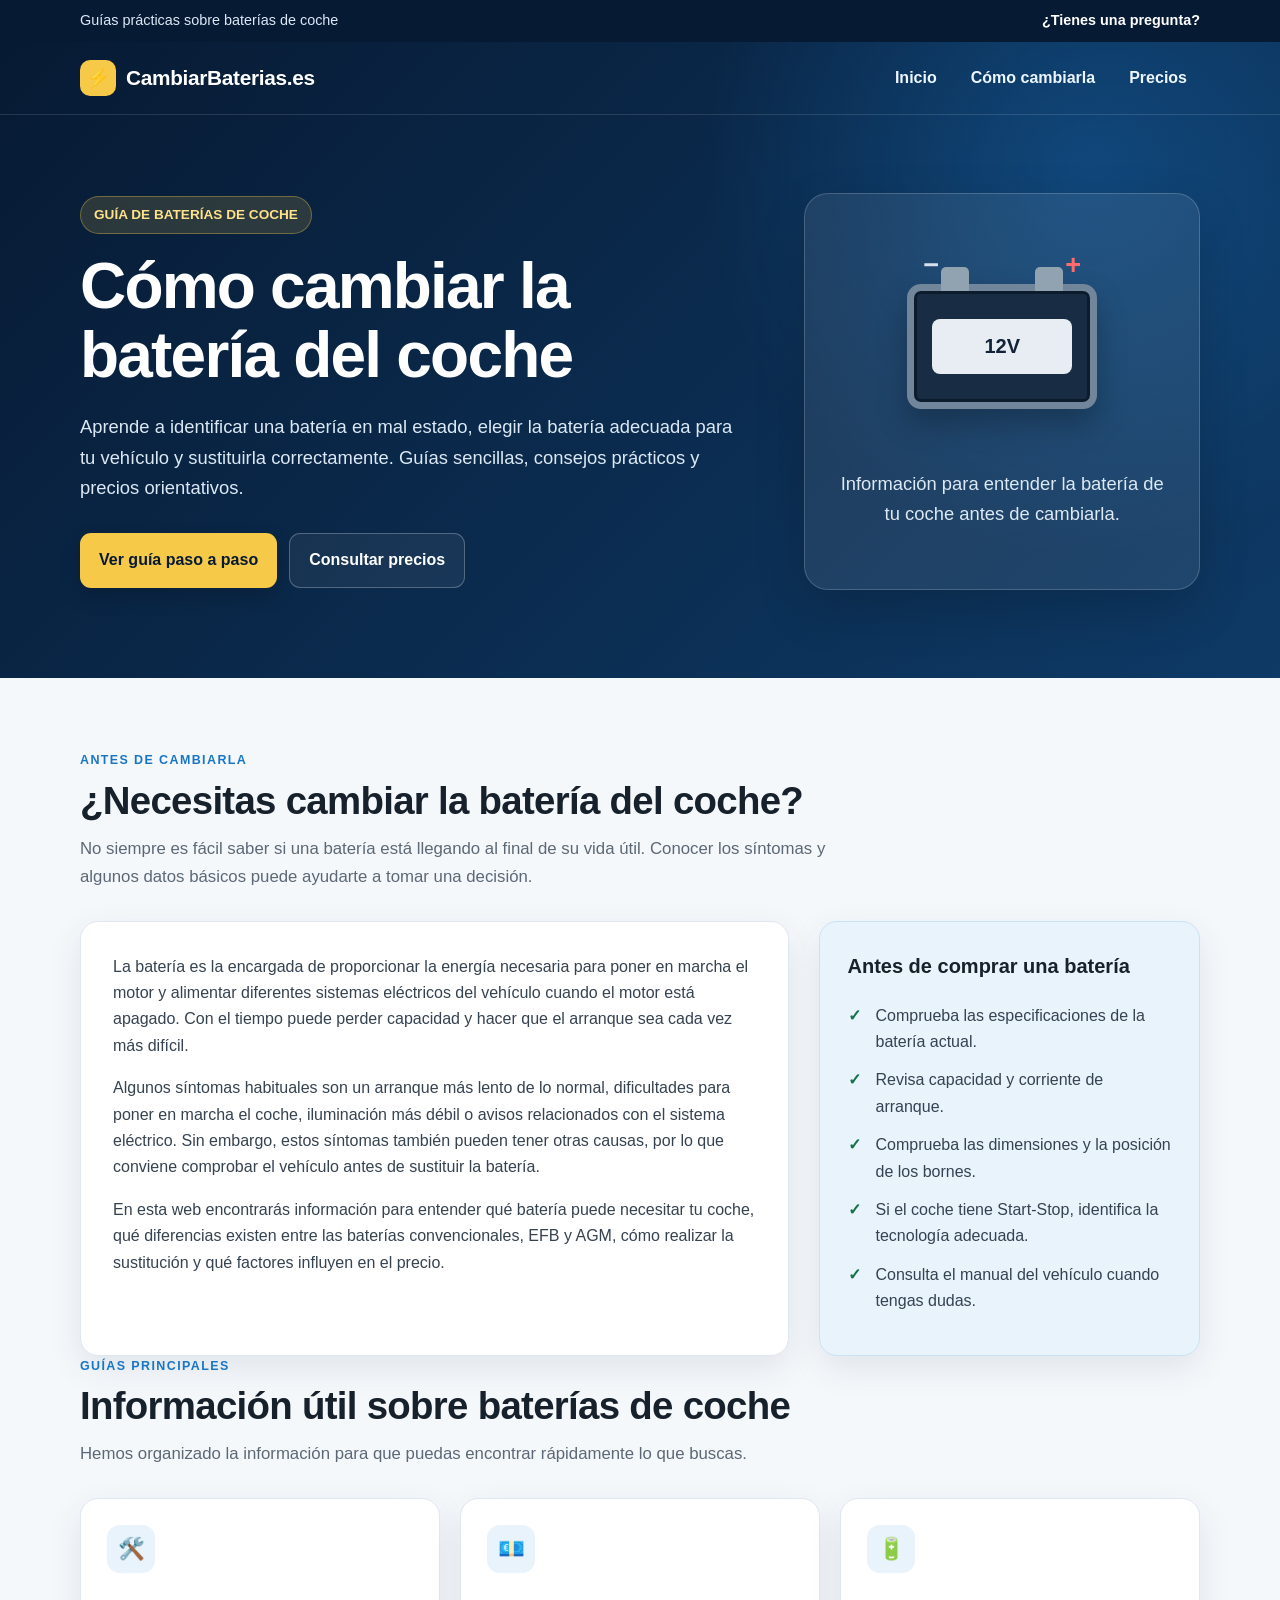
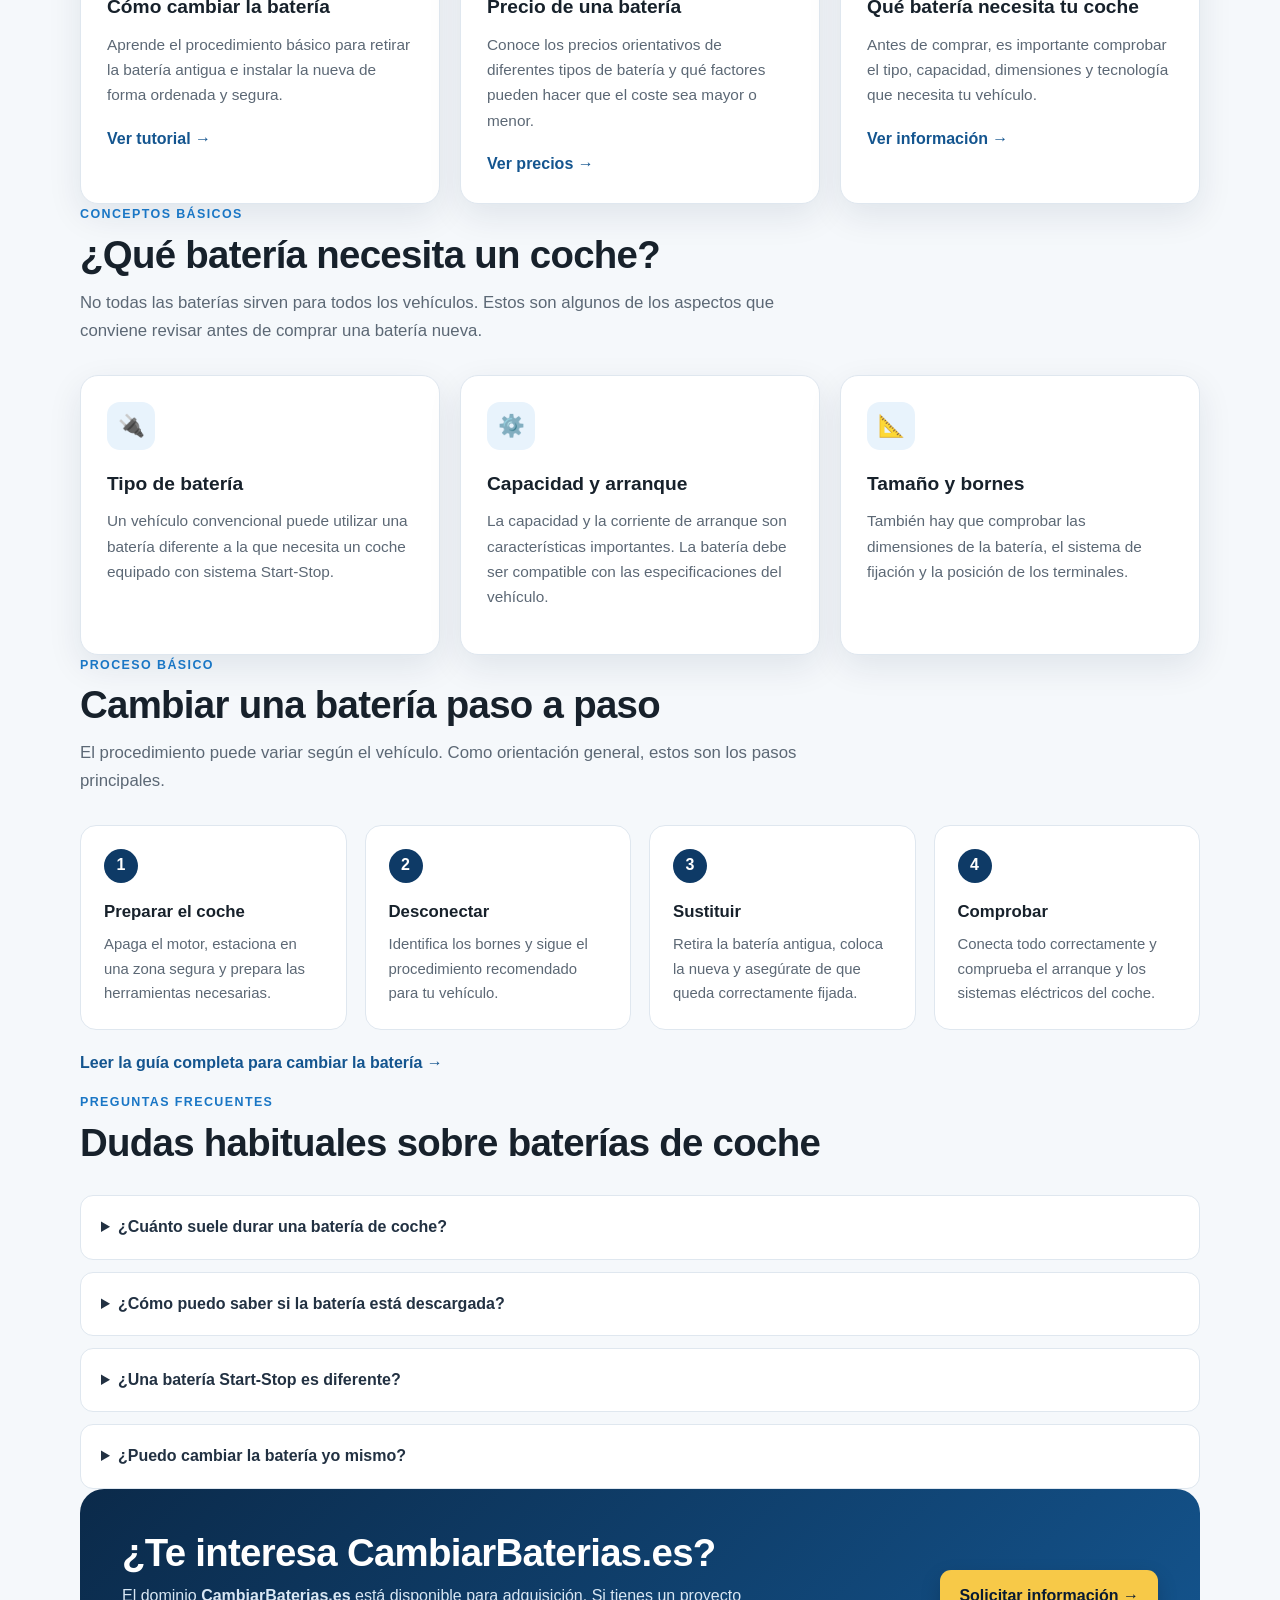
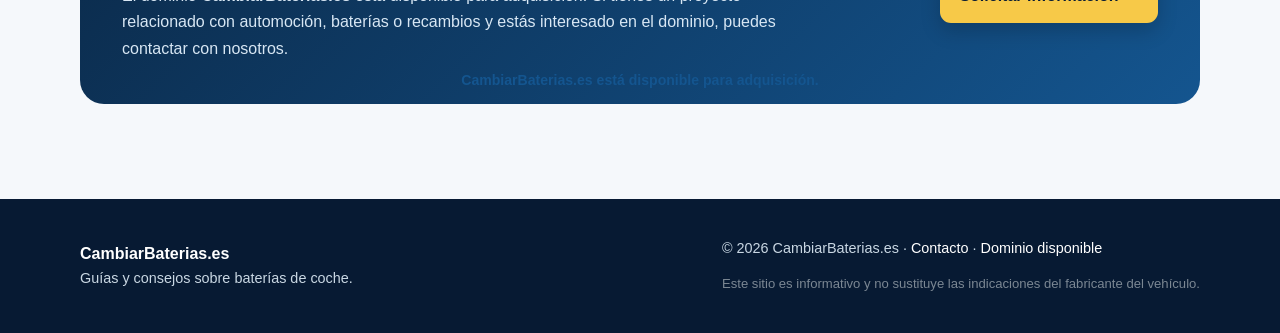
==== commit ce483309: "Rename index_cambiarbaterias_final.html to index.html" ====
--- a/index.html
+++ b/index.html
@@ -912,14 +912,23 @@
         <section class="container" id="contacto">
             <div class="cta">
                 <div>
-                    <h2>¿Buscas información sobre una batería concreta?</h2>
-                    <p>
-                        Estamos desarrollando nuevas guías sobre baterías, sistemas Start-Stop,
-                        precios, marcas y mantenimiento.
+                    <h2>¿Te interesa CambiarBaterias.es?</h2>
+                    <p>
+                        El dominio <strong>CambiarBaterias.es</strong> está disponible para adquisición.
+                        Si tienes un proyecto relacionado con automoción, baterías o recambios y estás
+                        interesado en el dominio, puedes contactar con nosotros.
                     </p>
                 </div>
-                <a class="button button-primary" href="mailto:admin@cambiarbaterias.es">Contactar</a>
-            </div>
+                <a class="button button-primary" href="mailto:admin@cambiarbaterias.es">Solicitar información →</a>
+            </div>
+        </section>
+
+        <section class="container" style="margin-top:-35px; margin-bottom:35px;">
+            <p style="text-align:center; color:#71808f; font-size:.88rem; margin:0;">
+                <a href="mailto:admin@cambiarbaterias.es" style="color:#14558f; font-weight:800; text-decoration:none;">
+                    CambiarBaterias.es está disponible para adquisición.
+                </a>
+            </p>
         </section>
     </main>
 
@@ -931,7 +940,11 @@
             </div>
 
             <div>
-                <p>© 2026 CambiarBaterias.es · <a href="mailto:admin@cambiarbaterias.es">Contacto</a></p>
+                <p>
+                    © 2026 CambiarBaterias.es ·
+                    <a href="mailto:admin@cambiarbaterias.es">Contacto</a> ·
+                    <a href="mailto:admin@cambiarbaterias.es">Dominio disponible</a>
+                </p>
                 <p class="small-note">Este sitio es informativo y no sustituye las indicaciones del fabricante del vehículo.</p>
             </div>
         </div>
